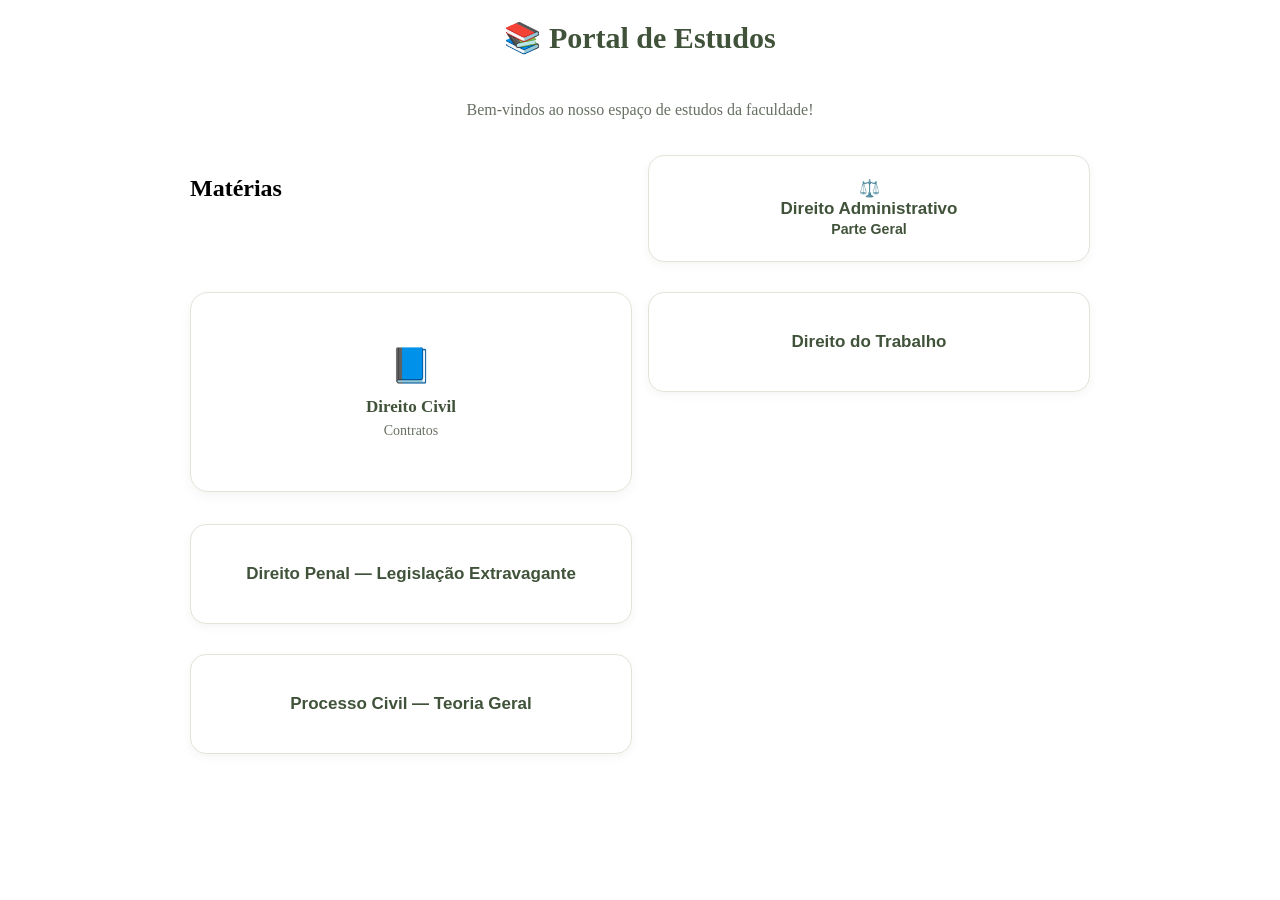
==== index.html @ f063683e "Corige visual dos card" ====
<!DOCTYPE html>
<html lang="pt-BR">
<head>
    <meta charset="UTF-8">
    <meta name="viewport" content="width=device-width, initial-scale=1.0">
    <title>Portal de Estudos</title>
    <style>
        .card {
                display: flex;
                    flex-direction: column;
                        align-items: center;
                            justify-content: center;
                                min-height: 150px;
                                    padding: 24px 16px;
                                        background: #ffffff;
                                            color: #40533a;
                                                border: 1px solid #e0e5d9;
                                                    border-radius: 18px;
                                                        text-decoration: none;
                                                            text-align: center;
                                                                box-shadow: 0 4px 12px #26351a0d;
                                                                    margin-bottom: 16px;
                                                                    }

                                                                    .icone {
                                                                        font-size: 34px;
                                                                            margin-bottom: 12px;
                                                                            }

                                                                            .nome {
                                                                                font-size: 17px;
                                                                                    font-weight: bold;
                                                                                    }

                                                                                    .detalhe {
                                                                                        font-size: 14px;
                                                                                            color: #687064;
                                                                                                margin-top: 6px;
                                                                                                }
        }
                            body {
                                    font-family: Arial, sans-serif;
                                            background: #f5f6f1;
                                                    color: #30382d;
                                                            margin: 0;
                                                                    padding: 30px 20px;
                                                                        }

                                                                            h1 {
                                                                                    color: #40533a;
                                                                                            text-align: center;
                                                                                                    font-size: 30px;
                                                                                                            margin-bottom: 10px;
                                                                                                                }

                                                                                                                    p {
                                                                                                                            text-align: center;
                                                                                                                                    color: #687064;
                                                                                                                                            line-height: 1.6;
                                                                                                                                                }

                                                                                                                                                    a {
                                                                                                                                                            text-decoration: none;
                                                                                                                                                                }

                                                                                                                                                                    a:has(button) {
                                                                                                                                                                            display: block;
                                                                                                                                                                                    width: 100%;
                                                                                                                                                                                        }

                                                                                                                                                                                            button {
                                                                                                                                                                                                    width: 100%;
                                                                                                                                                                                                            min-height: 100px;
                                                                                                                                                                                                                    padding: 22px 16px;
                                                                                                                                                                                                                            background: #ffffff;
                                                                                                                                                                                                                                    color: #40533a;
                                                                                                                                                                                                                                            border: 1px solid #e0e5d9;
                                                                                                                                                                                                                                                    border-radius: 16px;
                                                                                                                                                                                                                                                            font-size: 17px;
                                                                                                                                                                                                                                                                    font-weight: bold;
                                                                                                                                                                                                                                                                            text-align: center;
                                                                                                                                                                                                                                                                                    cursor: pointer;
                                                                                                                                                                                                                                                                                            box-shadow: 0 3px 10px #26351a0d;
                                                                                                                                                                                                                                                                                                    transition: 0.2s;
                                                                                                                                                                                                                                                                                                        }

                                                                                                                                                                                                                                                                                                            button:hover {
                                                                                                                                                                                                                                                                                                                    background: #e9eee3;
                                                                                                                                                                                                                                                                                                                            border-color: #718365;
                                                                                                                                                                                                                                                                                                                                }

                                                                                                                                                                                                                                                                                                                                    a:has(button) {
                                                                                                                                                                                                                                                                                                                                            margin-bottom: 14px;
                                                                                                                                                                                                                                                                                                                                                }

                                                                                                                                                                                                                                                                                                                                                    body > a:last-of-type {
                                                                                                                                                                                                                                                                                                                                                            color: #40533a;
                                                                                                                                                                                                                                                                                                                                                                }

                                                                                                                                                                                                                                                                                                                                                                    @media (min-width: 600px) {
                                                                                                                                                                                                                                                                                                                                                                            body {
                                                                                                                                                                                                                                                                                                                                                                                        max-width: 900px;
                                                                                                                                                                                                                                                                                                                                                                                                    margin: 0 auto;
                                                                                                                                                                                                                                                                                                                                                                                                            }

                                                                                                                                                                                                                                                                                                                                                                                                                    body {
                                                                                                                                                                                                                                                                                                                                                                                                                                display: grid;
                                                                                                                                                                                                                                                                                                                                                                                                                                            grid-template-columns: repeat(2, minmax(0, 1fr));
                                                                                                                                                                                                                                                                                                                                                                                                                                                        gap: 16px;
                                                                                                                                                                                                                                                                                                                                                                                                                                                                }

                                                                                                                                                                                                                                                                                                                                                                                                                                                                        h1, p {
                                                                                                                                                                                                                                                                                                                                                                                                                                                                                    grid-column: 1 / -1;
                                                                                                                                                                                                                                                                                                                                                                                                                                                                                            }
                                                                                                                                                                                                                                                                                                                                                                                                                                                                                                }
                                                                                                                                                                                                                                                                                                                                                                                                                                                                                                </style>
</head>
<body>
    <h1>📚 Portal de Estudos</h1>
    <p>Bem-vindos ao nosso espaço de estudos da faculdade!</p>
    <h2>Matérias</h2>
    <a href="frontend/administrativo.html">
            <button>
                    ⚖️<br>
                            Direito Administrativo<br>
                                    <small>Parte Geral</small>
                                        </button>
                                            <a href="frontend/civil.html" class="card">
                                                    <span class="icone">📘</span>
                                                        <span class="nome">Direito Civil</span>
                                                            <span class="detalhe">Contratos</span>
                                                            </a>
    <a href="frontend/trabalho.html">
    <button>Direito do Trabalho</button>
    </a>
        <a href="frontend/penal.html">
    <button>Direito Penal — Legislação Extravagante</button>
        </a>
        <a href="frontend/processo-civil.html">
    <a href="frontend/processo-civil.html">
    <button>Processo Civil — Teoria Geral</button>
    </a>
</body>
</html>
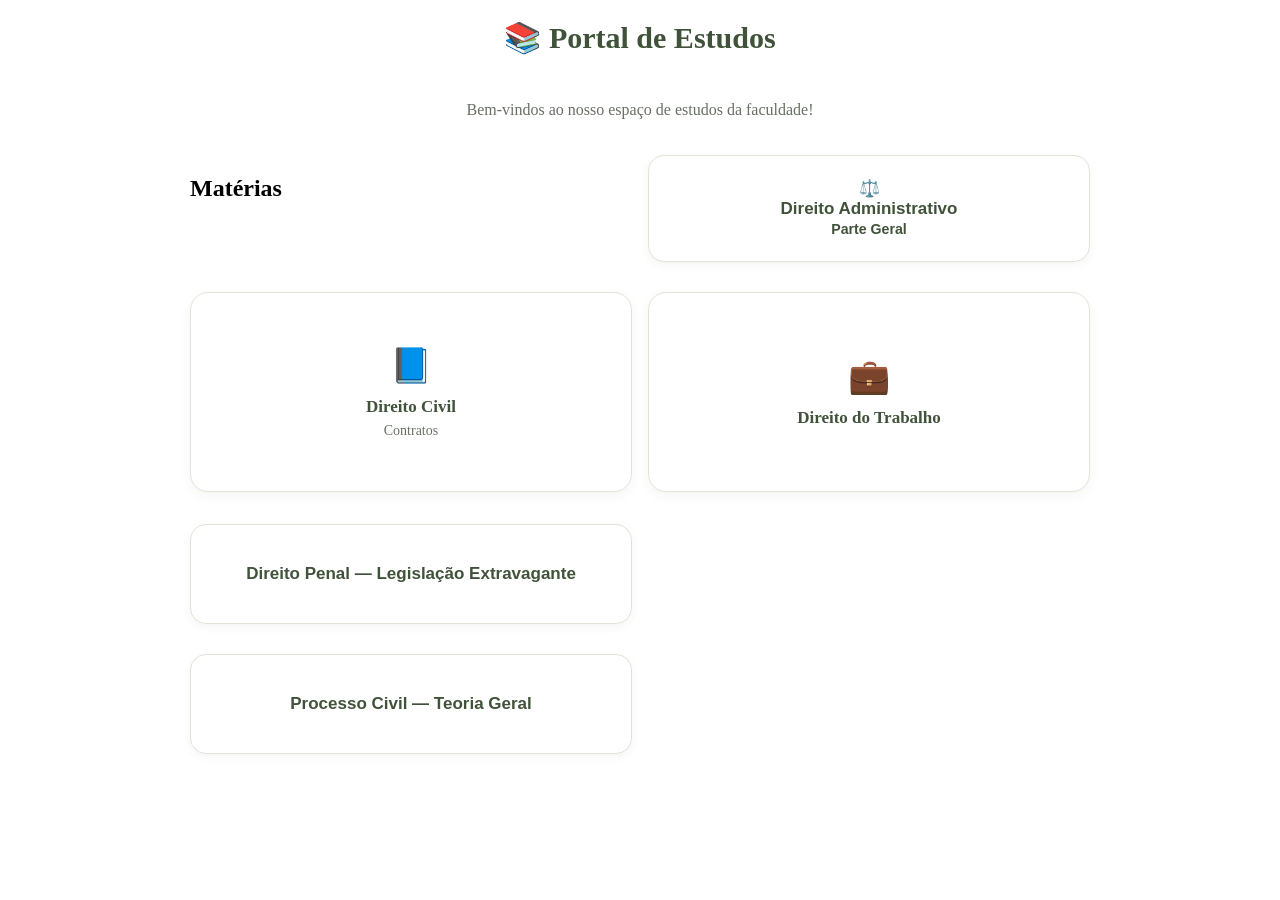
==== commit 39b728b2: "Adiciona card de Direito do Trabalho" ====
--- a/index.html
+++ b/index.html
@@ -130,9 +130,10 @@
                                                         <span class="nome">Direito Civil</span>
                                                             <span class="detalhe">Contratos</span>
                                                             </a>
-    <a href="frontend/trabalho.html">
-    <button>Direito do Trabalho</button>
-    </a>
+    <a href="frontend/trabalho.html" class="card">
+            <span class="icone">💼</span>
+                <span class="nome">Direito do Trabalho</span>
+                </a>
         <a href="frontend/penal.html">
     <button>Direito Penal — Legislação Extravagante</button>
         </a>
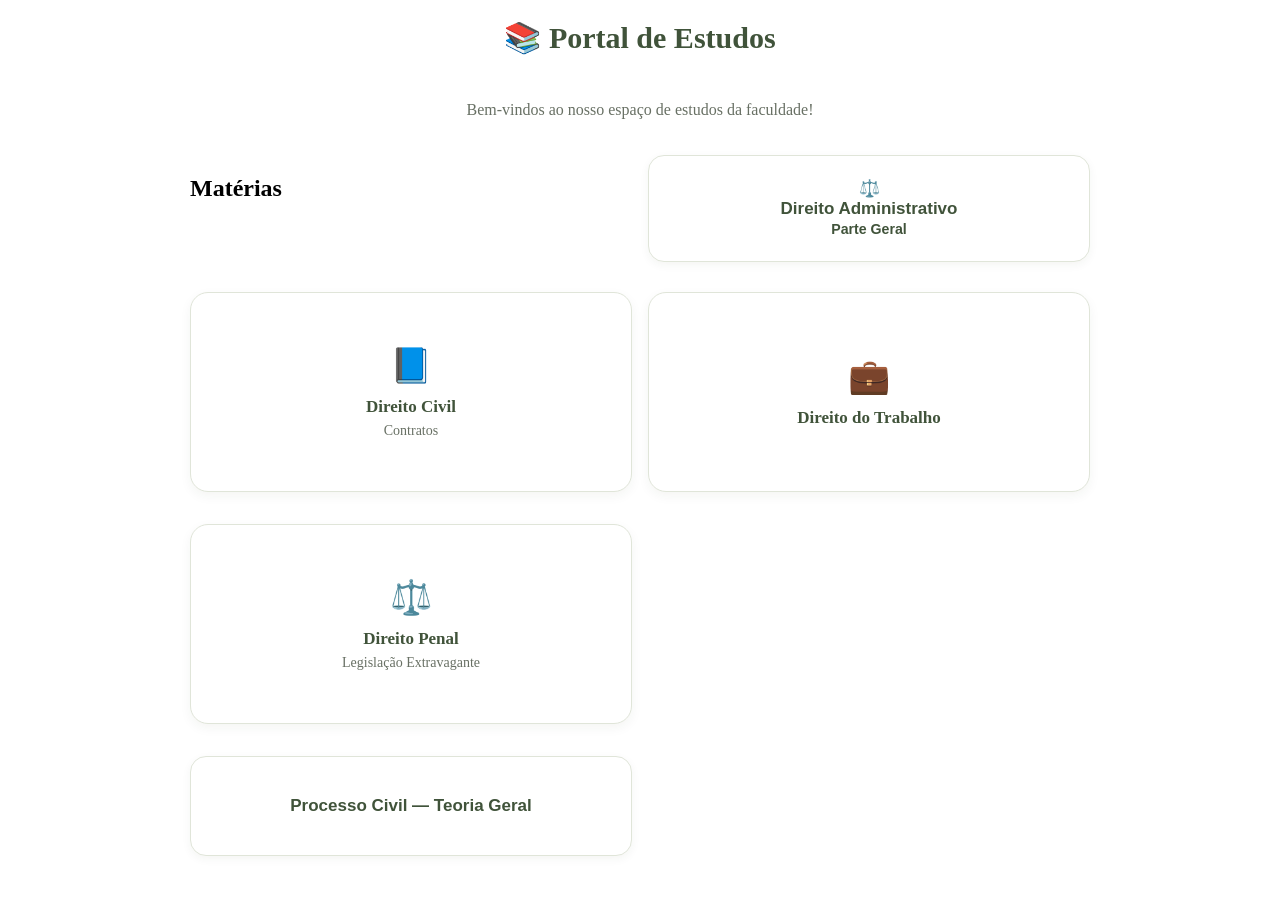
==== commit bccb91cf: "Adiciona cardde Direito Penal" ====
--- a/index.html
+++ b/index.html
@@ -134,9 +134,11 @@
             <span class="icone">💼</span>
                 <span class="nome">Direito do Trabalho</span>
                 </a>
-        <a href="frontend/penal.html">
-    <button>Direito Penal — Legislação Extravagante</button>
-        </a>
+        <a href="frontend/penal.html" class="card">
+                <span class="icone">⚖️</span>
+                    <span class="nome">Direito Penal</span>
+                        <span class="detalhe">Legislação Extravagante</span>
+                        </a>
         <a href="frontend/processo-civil.html">
     <a href="frontend/processo-civil.html">
     <button>Processo Civil — Teoria Geral</button>
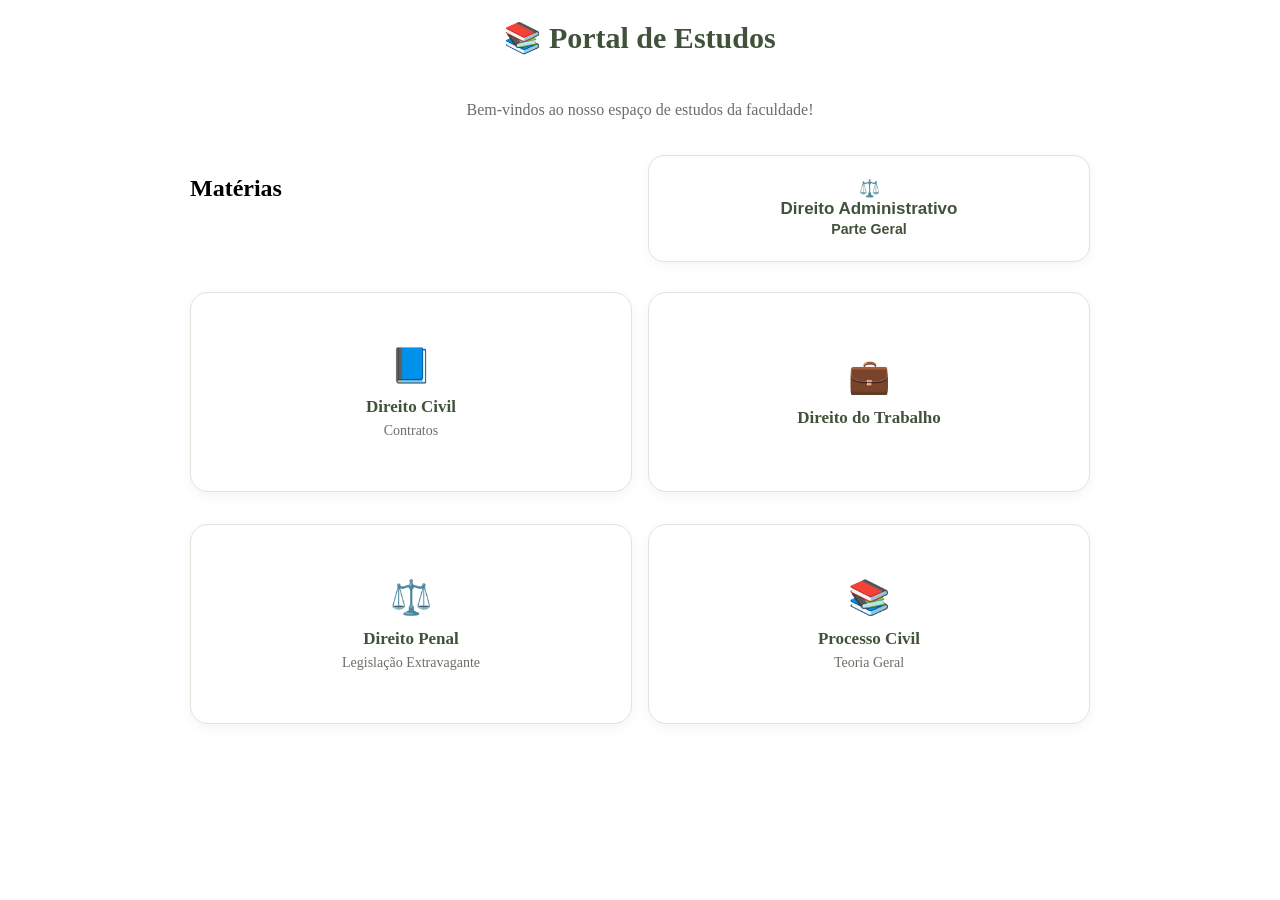
==== commit 1ef98ff9: "Adiciona card de Processo Civil" ====
--- a/index.html
+++ b/index.html
@@ -139,9 +139,10 @@
                     <span class="nome">Direito Penal</span>
                         <span class="detalhe">Legislação Extravagante</span>
                         </a>
-        <a href="frontend/processo-civil.html">
-    <a href="frontend/processo-civil.html">
-    <button>Processo Civil — Teoria Geral</button>
-    </a>
+        <a href="frontend/processo-civil.html" class="card">
+                <span class="icone">📚</span>
+                    <span class="nome">Processo Civil</span>
+                        <span class="detalhe">Teoria Geral</span>
+                        </a>
 </body>
 </html>
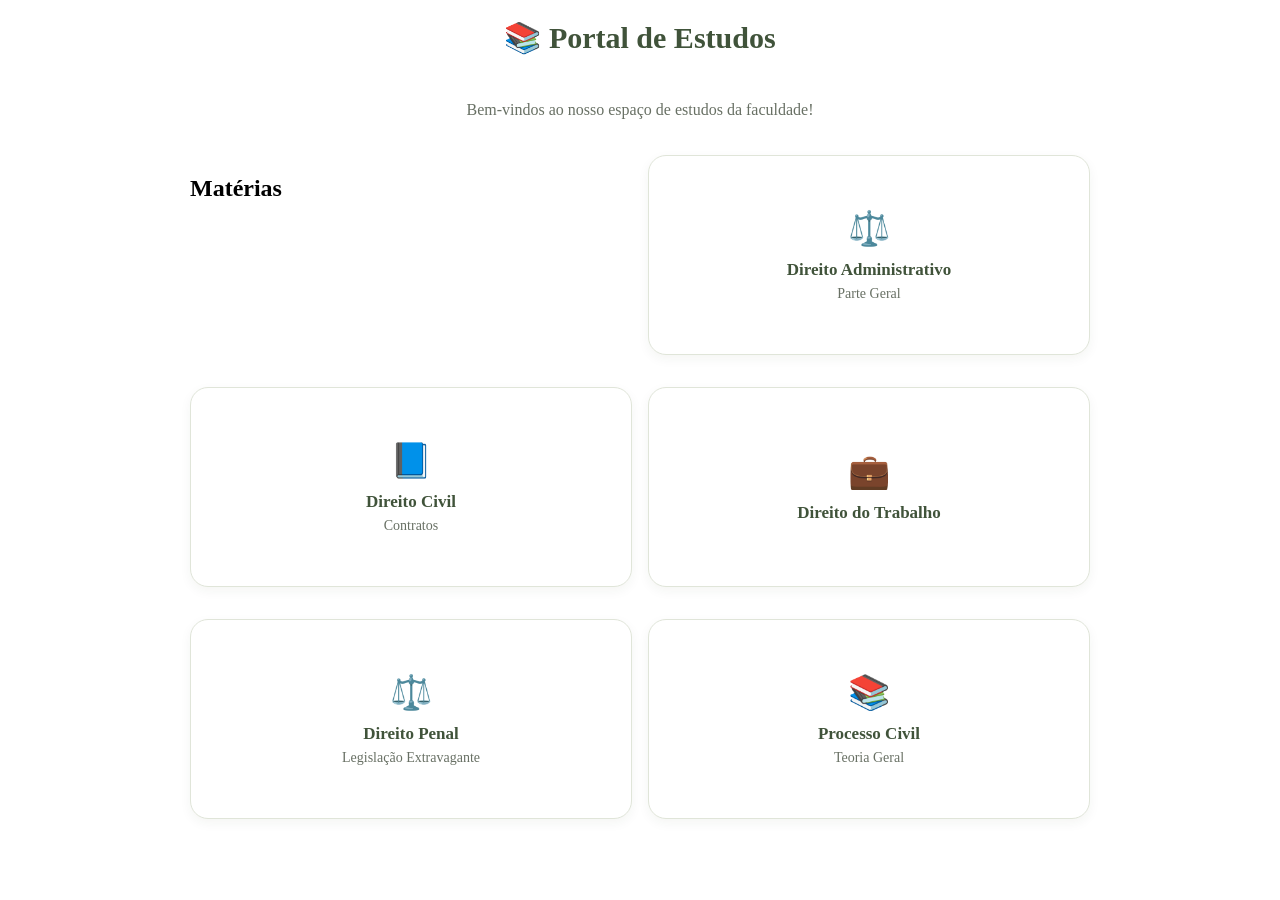
==== commit fd41f69e: "Adiciona esse card de Direito Administrativo" ====
--- a/index.html
+++ b/index.html
@@ -119,12 +119,11 @@
     <h1>📚 Portal de Estudos</h1>
     <p>Bem-vindos ao nosso espaço de estudos da faculdade!</p>
     <h2>Matérias</h2>
-    <a href="frontend/administrativo.html">
-            <button>
-                    ⚖️<br>
-                            Direito Administrativo<br>
-                                    <small>Parte Geral</small>
-                                        </button>
+    <a href="frontend/administrativo.html" class="card">
+            <span class="icone">⚖️</span>
+                <span class="nome">Direito Administrativo</span>
+                    <span class="detalhe">Parte Geral</span>
+                    </a>
                                             <a href="frontend/civil.html" class="card">
                                                     <span class="icone">📘</span>
                                                         <span class="nome">Direito Civil</span>
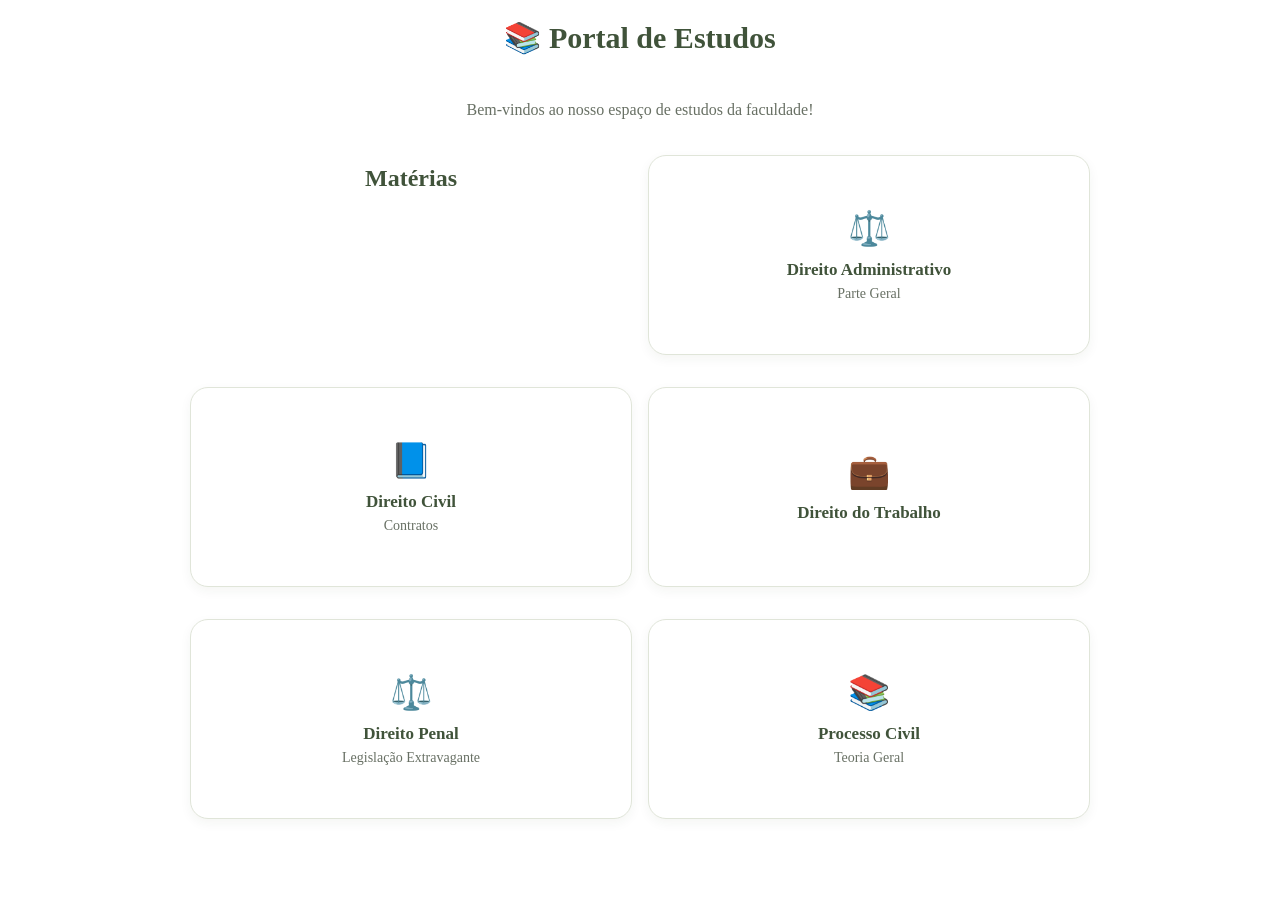
==== commit c95fce55: "Ajusta título Matérias" ====
--- a/index.html
+++ b/index.html
@@ -118,7 +118,9 @@
 <body>
     <h1>📚 Portal de Estudos</h1>
     <p>Bem-vindos ao nosso espaço de estudos da faculdade!</p>
-    <h2>Matérias</h2>
+    <h2 style="text-align: center; color: #40533a; margin: 10px 0 20px;">
+            Matérias
+            </h2>
     <a href="frontend/administrativo.html" class="card">
             <span class="icone">⚖️</span>
                 <span class="nome">Direito Administrativo</span>
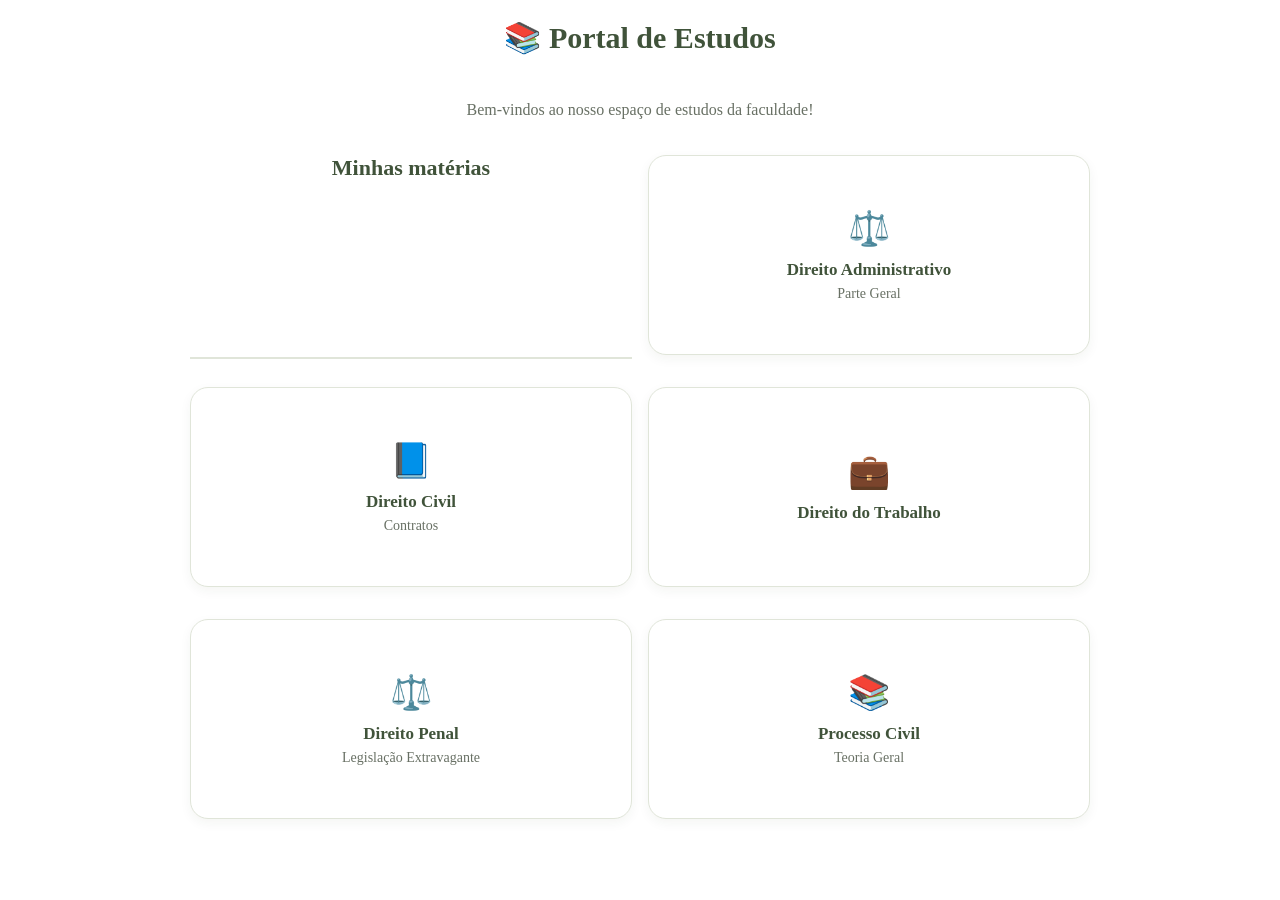
==== commit 38e42e81: "Ajusta título Matérias" ====
--- a/index.html
+++ b/index.html
@@ -118,8 +118,8 @@
 <body>
     <h1>📚 Portal de Estudos</h1>
     <p>Bem-vindos ao nosso espaço de estudos da faculdade!</p>
-    <h2 style="text-align: center; color: #40533a; margin: 10px 0 20px;">
-            Matérias
+    <h2 style="text-align: center; color: #40533a; font-size: 22px; margin: 0 0 12px; padding-bottom: 10px; border-bottom: 2px solid #e0e5d9;">
+            Minhas matérias
             </h2>
     <a href="frontend/administrativo.html" class="card">
             <span class="icone">⚖️</span>
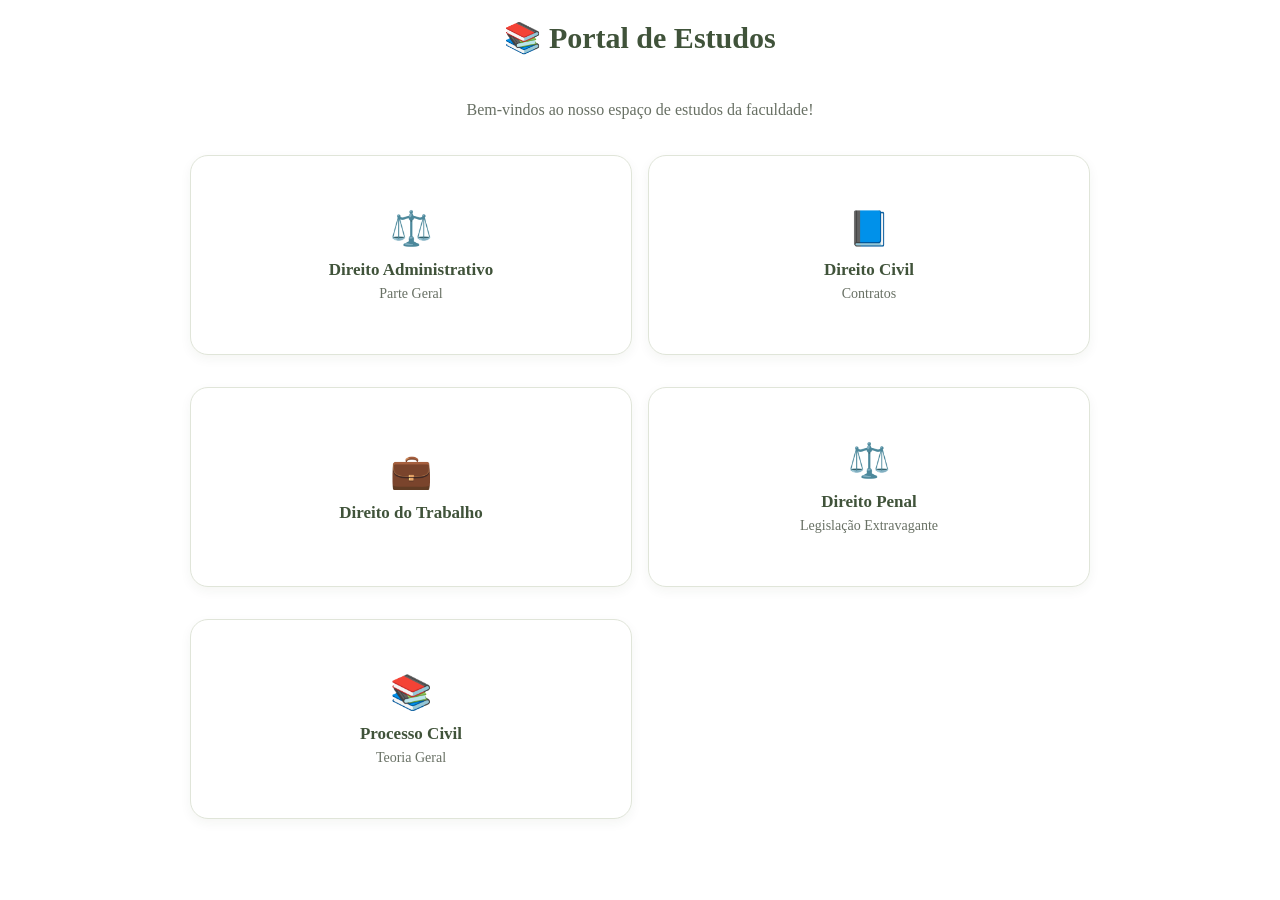
==== commit cb5400ca: "Remove título minhas matérias" ====
--- a/index.html
+++ b/index.html
@@ -118,9 +118,6 @@
 <body>
     <h1>📚 Portal de Estudos</h1>
     <p>Bem-vindos ao nosso espaço de estudos da faculdade!</p>
-    <h2 style="text-align: center; color: #40533a; font-size: 22px; margin: 0 0 12px; padding-bottom: 10px; border-bottom: 2px solid #e0e5d9;">
-            Minhas matérias
-            </h2>
     <a href="frontend/administrativo.html" class="card">
             <span class="icone">⚖️</span>
                 <span class="nome">Direito Administrativo</span>
